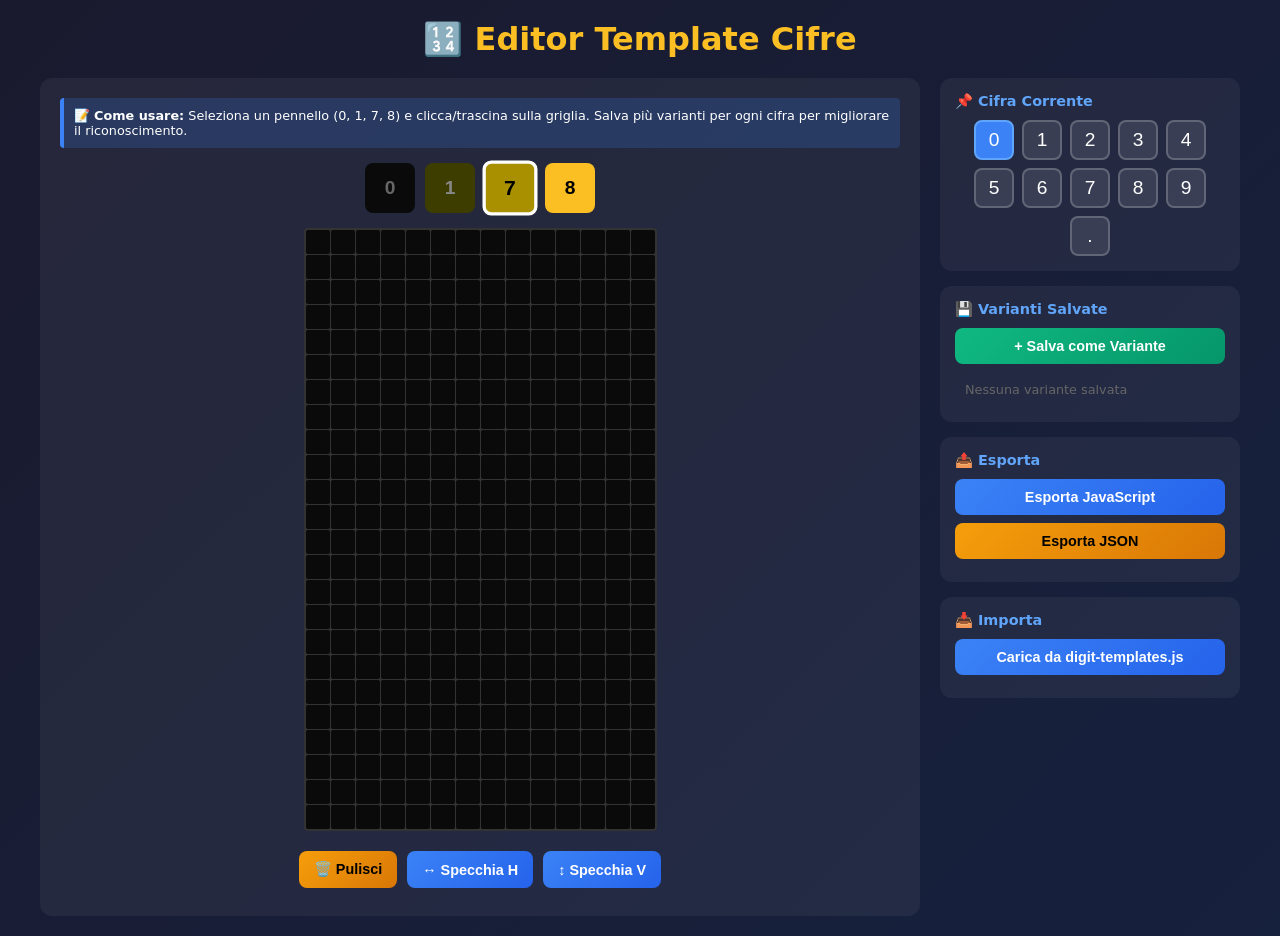
==== template-editor.html @ c1b85a05 "Aggiunto editor visuale per template cifre" ====
<!DOCTYPE html>
<html lang="it">

<head>
    <meta charset="UTF-8">
    <meta name="viewport" content="width=device-width, initial-scale=1.0">
    <title>KikoGen - Editor Template Cifre</title>
    <style>
        * {
            box-sizing: border-box;
            margin: 0;
            padding: 0;
        }

        body {
            font-family: 'Segoe UI', system-ui, sans-serif;
            background: linear-gradient(135deg, #1a1a2e 0%, #16213e 100%);
            color: #fff;
            min-height: 100vh;
            padding: 20px;
        }

        h1 {
            text-align: center;
            margin-bottom: 20px;
            color: #fbbf24;
        }

        .container {
            max-width: 1200px;
            margin: 0 auto;
            display: grid;
            grid-template-columns: 1fr 300px;
            gap: 20px;
        }

        .editor-panel {
            background: rgba(255, 255, 255, 0.05);
            border-radius: 12px;
            padding: 20px;
        }

        .sidebar {
            display: flex;
            flex-direction: column;
            gap: 15px;
        }

        .sidebar-section {
            background: rgba(255, 255, 255, 0.05);
            border-radius: 12px;
            padding: 15px;
        }

        .sidebar-section h3 {
            margin-bottom: 10px;
            color: #60a5fa;
            font-size: 0.9rem;
        }

        /* Grid Editor */
        .grid-container {
            display: flex;
            justify-content: center;
            margin-bottom: 20px;
        }

        .grid {
            display: grid;
            grid-template-columns: repeat(14, 24px);
            grid-template-rows: repeat(24, 24px);
            gap: 1px;
            background: #333;
            padding: 2px;
            border-radius: 4px;
        }

        .cell {
            width: 24px;
            height: 24px;
            cursor: pointer;
            transition: all 0.1s;
            border-radius: 2px;
        }

        .cell:hover {
            transform: scale(1.1);
            z-index: 1;
        }

        .cell.v0 {
            background: #0a0a0a;
        }

        .cell.v1 {
            background: #3d3d00;
        }

        .cell.v7 {
            background: #a89000;
        }

        .cell.v8 {
            background: #fbbf24;
        }

        /* Controls */
        .brush-selector {
            display: flex;
            gap: 10px;
            margin-bottom: 15px;
            justify-content: center;
        }

        .brush-btn {
            width: 50px;
            height: 50px;
            border: 3px solid transparent;
            border-radius: 8px;
            cursor: pointer;
            font-weight: bold;
            font-size: 1.2rem;
            transition: all 0.2s;
        }

        .brush-btn.active {
            border-color: #fff;
            transform: scale(1.1);
        }

        .brush-btn.b0 {
            background: #0a0a0a;
            color: #666;
        }

        .brush-btn.b1 {
            background: #3d3d00;
            color: #888;
        }

        .brush-btn.b7 {
            background: #a89000;
            color: #000;
        }

        .brush-btn.b8 {
            background: #fbbf24;
            color: #000;
        }

        /* Digit Selector */
        .digit-selector {
            display: flex;
            gap: 8px;
            flex-wrap: wrap;
            justify-content: center;
        }

        .digit-btn {
            width: 40px;
            height: 40px;
            background: rgba(255, 255, 255, 0.1);
            border: 2px solid rgba(255, 255, 255, 0.2);
            border-radius: 8px;
            color: #fff;
            font-size: 1.2rem;
            cursor: pointer;
            transition: all 0.2s;
        }

        .digit-btn:hover {
            background: rgba(255, 255, 255, 0.2);
        }

        .digit-btn.active {
            background: #3b82f6;
            border-color: #60a5fa;
        }

        /* Variants */
        .variants-list {
            max-height: 200px;
            overflow-y: auto;
            display: flex;
            flex-direction: column;
            gap: 5px;
        }

        .variant-item {
            display: flex;
            align-items: center;
            gap: 10px;
            background: rgba(255, 255, 255, 0.05);
            padding: 8px;
            border-radius: 6px;
            cursor: pointer;
        }

        .variant-item:hover {
            background: rgba(255, 255, 255, 0.1);
        }

        .variant-item.active {
            background: rgba(59, 130, 246, 0.3);
        }

        .variant-preview {
            width: 28px;
            height: 48px;
            display: grid;
            grid-template-columns: repeat(14, 2px);
            grid-template-rows: repeat(24, 2px);
            gap: 0;
        }

        .variant-preview .mini-cell {
            width: 2px;
            height: 2px;
        }

        .variant-name {
            flex: 1;
            font-size: 0.85rem;
        }

        .variant-delete {
            background: #ef4444;
            border: none;
            color: #fff;
            width: 24px;
            height: 24px;
            border-radius: 4px;
            cursor: pointer;
        }

        /* Buttons */
        .btn {
            padding: 10px 15px;
            border: none;
            border-radius: 8px;
            cursor: pointer;
            font-size: 0.9rem;
            font-weight: 600;
            transition: all 0.2s;
            width: 100%;
            margin-bottom: 8px;
        }

        .btn-primary {
            background: linear-gradient(135deg, #3b82f6, #2563eb);
            color: #fff;
        }

        .btn-success {
            background: linear-gradient(135deg, #10b981, #059669);
            color: #fff;
        }

        .btn-warning {
            background: linear-gradient(135deg, #f59e0b, #d97706);
            color: #000;
        }

        .btn-danger {
            background: linear-gradient(135deg, #ef4444, #dc2626);
            color: #fff;
        }

        .btn:hover {
            transform: translateY(-2px);
            box-shadow: 0 4px 12px rgba(0, 0, 0, 0.3);
        }

        /* Export Modal */
        .modal {
            display: none;
            position: fixed;
            top: 0;
            left: 0;
            right: 0;
            bottom: 0;
            background: rgba(0, 0, 0, 0.8);
            z-index: 100;
            align-items: center;
            justify-content: center;
        }

        .modal.active {
            display: flex;
        }

        .modal-content {
            background: #1e293b;
            padding: 20px;
            border-radius: 12px;
            max-width: 800px;
            width: 90%;
            max-height: 80vh;
            overflow: auto;
        }

        .modal-content h2 {
            margin-bottom: 15px;
        }

        .modal-content textarea {
            width: 100%;
            height: 400px;
            background: #0f172a;
            color: #10b981;
            border: 1px solid #334155;
            border-radius: 8px;
            padding: 10px;
            font-family: 'Consolas', monospace;
            font-size: 0.8rem;
        }

        .modal-actions {
            display: flex;
            gap: 10px;
            margin-top: 15px;
        }

        /* Info */
        .info-box {
            background: rgba(59, 130, 246, 0.2);
            border-left: 4px solid #3b82f6;
            padding: 10px;
            border-radius: 4px;
            font-size: 0.8rem;
            margin-bottom: 15px;
        }

        @media (max-width: 768px) {
            .container {
                grid-template-columns: 1fr;
            }
        }
    </style>
</head>

<body>
    <h1>🔢 Editor Template Cifre</h1>

    <div class="container">
        <div class="editor-panel">
            <div class="info-box">
                📝 <strong>Come usare:</strong> Seleziona un pennello (0, 1, 7, 8) e clicca/trascina sulla griglia.
                Salva più varianti per ogni cifra per migliorare il riconoscimento.
            </div>

            <div class="brush-selector">
                <button class="brush-btn b0" data-value="0" title="Nero (sfondo)">0</button>
                <button class="brush-btn b1" data-value="1" title="Alone tenue">1</button>
                <button class="brush-btn b7 active" data-value="7" title="Giallo smorzato">7</button>
                <button class="brush-btn b8" data-value="8" title="Giallo pieno">8</button>
            </div>

            <div class="grid-container">
                <div class="grid" id="grid"></div>
            </div>

            <div style="display: flex; gap: 10px; justify-content: center;">
                <button class="btn btn-warning" onclick="clearGrid()" style="width: auto;">🗑️ Pulisci</button>
                <button class="btn btn-primary" onclick="flipHorizontal()" style="width: auto;">↔️ Specchia H</button>
                <button class="btn btn-primary" onclick="flipVertical()" style="width: auto;">↕️ Specchia V</button>
            </div>
        </div>

        <div class="sidebar">
            <div class="sidebar-section">
                <h3>📌 Cifra Corrente</h3>
                <div class="digit-selector">
                    <button class="digit-btn active" data-digit="0">0</button>
                    <button class="digit-btn" data-digit="1">1</button>
                    <button class="digit-btn" data-digit="2">2</button>
                    <button class="digit-btn" data-digit="3">3</button>
                    <button class="digit-btn" data-digit="4">4</button>
                    <button class="digit-btn" data-digit="5">5</button>
                    <button class="digit-btn" data-digit="6">6</button>
                    <button class="digit-btn" data-digit="7">7</button>
                    <button class="digit-btn" data-digit="8">8</button>
                    <button class="digit-btn" data-digit="9">9</button>
                    <button class="digit-btn" data-digit=".">.</button>
                </div>
            </div>

            <div class="sidebar-section">
                <h3>💾 Varianti Salvate</h3>
                <button class="btn btn-success" onclick="saveVariant()">+ Salva come Variante</button>
                <div class="variants-list" id="variantsList"></div>
            </div>

            <div class="sidebar-section">
                <h3>📤 Esporta</h3>
                <button class="btn btn-primary" onclick="exportTemplates()">Esporta JavaScript</button>
                <button class="btn btn-warning" onclick="exportJSON()">Esporta JSON</button>
            </div>

            <div class="sidebar-section">
                <h3>📥 Importa</h3>
                <button class="btn btn-primary" onclick="loadFromDigitTemplates()">Carica da digit-templates.js</button>
            </div>
        </div>
    </div>

    <!-- Export Modal -->
    <div class="modal" id="exportModal">
        <div class="modal-content">
            <h2>📤 Codice Esportato</h2>
            <textarea id="exportCode" readonly></textarea>
            <div class="modal-actions">
                <button class="btn btn-success" onclick="copyExport()" style="width: auto;">📋 Copia</button>
                <button class="btn btn-primary" onclick="downloadExport()" style="width: auto;">⬇️ Scarica</button>
                <button class="btn btn-danger" onclick="closeModal()" style="width: auto;">✖️ Chiudi</button>
            </div>
        </div>
    </div>

    <script>
        const GRID_W = 14;
        const GRID_H = 24;

        let currentBrush = 7;
        let currentDigit = '0';
        let isDrawing = false;
        let grid = [];

        // Store multiple variants per digit
        let digitVariants = {
            '0': [], '1': [], '2': [], '3': [], '4': [],
            '5': [], '6': [], '7': [], '8': [], '9': [], '.': []
        };

        // Initialize grid
        function initGrid() {
            const gridEl = document.getElementById('grid');
            gridEl.innerHTML = '';
            grid = [];

            for (let y = 0; y < GRID_H; y++) {
                const row = [];
                for (let x = 0; x < GRID_W; x++) {
                    const cell = document.createElement('div');
                    cell.className = 'cell v0';
                    cell.dataset.x = x;
                    cell.dataset.y = y;

                    cell.addEventListener('mousedown', (e) => {
                        isDrawing = true;
                        paintCell(cell);
                        e.preventDefault();
                    });
                    cell.addEventListener('mouseenter', () => {
                        if (isDrawing) paintCell(cell);
                    });
                    cell.addEventListener('touchstart', (e) => {
                        paintCell(cell);
                        e.preventDefault();
                    });
                    cell.addEventListener('touchmove', (e) => {
                        const touch = e.touches[0];
                        const target = document.elementFromPoint(touch.clientX, touch.clientY);
                        if (target && target.classList.contains('cell')) {
                            paintCell(target);
                        }
                        e.preventDefault();
                    });

                    gridEl.appendChild(cell);
                    row.push(0);
                }
                grid.push(row);
            }

            document.addEventListener('mouseup', () => isDrawing = false);
        }

        function paintCell(cell) {
            const x = parseInt(cell.dataset.x);
            const y = parseInt(cell.dataset.y);
            grid[y][x] = currentBrush;
            cell.className = `cell v${currentBrush}`;
        }

        function clearGrid() {
            const cells = document.querySelectorAll('.cell');
            cells.forEach((cell, i) => {
                const x = i % GRID_W;
                const y = Math.floor(i / GRID_W);
                grid[y][x] = 0;
                cell.className = 'cell v0';
            });
        }

        function loadGridFromArray(arr) {
            const cells = document.querySelectorAll('.cell');
            cells.forEach((cell, i) => {
                const x = i % GRID_W;
                const y = Math.floor(i / GRID_W);
                const val = arr[y][x];
                grid[y][x] = val;
                cell.className = `cell v${val}`;
            });
        }

        function flipHorizontal() {
            for (let y = 0; y < GRID_H; y++) {
                grid[y].reverse();
            }
            loadGridFromArray(grid);
        }

        function flipVertical() {
            grid.reverse();
            loadGridFromArray(grid);
        }

        // Brush selection
        document.querySelectorAll('.brush-btn').forEach(btn => {
            btn.addEventListener('click', () => {
                document.querySelectorAll('.brush-btn').forEach(b => b.classList.remove('active'));
                btn.classList.add('active');
                currentBrush = parseInt(btn.dataset.value);
            });
        });

        // Digit selection
        document.querySelectorAll('.digit-btn').forEach(btn => {
            btn.addEventListener('click', () => {
                document.querySelectorAll('.digit-btn').forEach(b => b.classList.remove('active'));
                btn.classList.add('active');
                currentDigit = btn.dataset.digit;
                updateVariantsList();

                // Load first variant if exists
                if (digitVariants[currentDigit].length > 0) {
                    loadGridFromArray(digitVariants[currentDigit][0].data);
                } else {
                    clearGrid();
                }
            });
        });

        // Save variant
        function saveVariant() {
            const name = prompt(`Nome per questa variante di "${currentDigit}":`, `Variante ${digitVariants[currentDigit].length + 1}`);
            if (!name) return;

            const variantData = grid.map(row => [...row]);
            digitVariants[currentDigit].push({
                name: name,
                data: variantData
            });

            updateVariantsList();
            saveToLocalStorage();
        }

        function updateVariantsList() {
            const list = document.getElementById('variantsList');
            list.innerHTML = '';

            const variants = digitVariants[currentDigit];
            if (variants.length === 0) {
                list.innerHTML = '<div style="color: #666; font-size: 0.8rem; padding: 10px;">Nessuna variante salvata</div>';
                return;
            }

            variants.forEach((variant, idx) => {
                const item = document.createElement('div');
                item.className = 'variant-item';

                // Mini preview
                const preview = document.createElement('div');
                preview.className = 'variant-preview';
                for (let y = 0; y < GRID_H; y++) {
                    for (let x = 0; x < GRID_W; x++) {
                        const mc = document.createElement('div');
                        mc.className = 'mini-cell';
                        const val = variant.data[y][x];
                        if (val === 0) mc.style.background = '#0a0a0a';
                        else if (val === 1) mc.style.background = '#3d3d00';
                        else if (val === 7) mc.style.background = '#a89000';
                        else mc.style.background = '#fbbf24';
                        preview.appendChild(mc);
                    }
                }

                const name = document.createElement('span');
                name.className = 'variant-name';
                name.textContent = variant.name;

                const deleteBtn = document.createElement('button');
                deleteBtn.className = 'variant-delete';
                deleteBtn.textContent = '×';
                deleteBtn.onclick = (e) => {
                    e.stopPropagation();
                    if (confirm('Eliminare questa variante?')) {
                        digitVariants[currentDigit].splice(idx, 1);
                        updateVariantsList();
                        saveToLocalStorage();
                    }
                };

                item.appendChild(preview);
                item.appendChild(name);
                item.appendChild(deleteBtn);

                item.onclick = () => {
                    loadGridFromArray(variant.data);
                };

                list.appendChild(item);
            });
        }

        // Export functions
        function exportTemplates() {
            let code = `/**
 * Digit Templates for Divesoft Display Recognition
 * Generated by KikoGen Template Editor
 * Grid size: ${GRID_W} x ${GRID_H} pixels
 * Values: 0 = black, 1 = faint glow, 7 = dim yellow, 8 = bright yellow
 */

const DIGIT_TEMPLATES = {
    GRID_WIDTH: ${GRID_W},
    GRID_HEIGHT: ${GRID_H},
`;

            for (const [digit, variants] of Object.entries(digitVariants)) {
                if (variants.length === 0) continue;

                const key = digit === '.' ? "'.'" : `'${digit}'`;

                if (variants.length === 1) {
                    code += `\n    // Template for digit "${digit}"\n`;
                    code += `    ${key}: [\n`;
                    variants[0].data.forEach(row => {
                        code += `        [${row.join(',')}],\n`;
                    });
                    code += `    ],\n`;
                } else {
                    // Multiple variants - store as array
                    code += `\n    // Templates for digit "${digit}" (${variants.length} variants)\n`;
                    code += `    ${key}: [\n`;
                    variants.forEach((v, idx) => {
                        code += `        // ${v.name}\n`;
                        code += `        [\n`;
                        v.data.forEach(row => {
                            code += `            [${row.join(',')}],\n`;
                        });
                        code += `        ],\n`;
                    });
                    code += `    ],\n`;
                }
            }

            code += `};

// Export for use in main app
if (typeof module !== 'undefined' && module.exports) {
    module.exports = DIGIT_TEMPLATES;
}
`;

            document.getElementById('exportCode').value = code;
            document.getElementById('exportModal').classList.add('active');
        }

        function exportJSON() {
            const json = JSON.stringify(digitVariants, null, 2);
            document.getElementById('exportCode').value = json;
            document.getElementById('exportModal').classList.add('active');
        }

        function copyExport() {
            const textarea = document.getElementById('exportCode');
            textarea.select();
            document.execCommand('copy');
            alert('Copiato negli appunti!');
        }

        function downloadExport() {
            const code = document.getElementById('exportCode').value;
            const isJSON = code.startsWith('{');
            const filename = isJSON ? 'digit-templates.json' : 'digit-templates.js';

            const blob = new Blob([code], { type: 'text/plain' });
            const url = URL.createObjectURL(blob);
            const a = document.createElement('a');
            a.href = url;
            a.download = filename;
            a.click();
            URL.revokeObjectURL(url);
        }

        function closeModal() {
            document.getElementById('exportModal').classList.remove('active');
        }

        // Load existing templates
        function loadFromDigitTemplates() {
            // Try to load from the existing DIGIT_TEMPLATES if available
            if (typeof DIGIT_TEMPLATES !== 'undefined') {
                for (const [digit, template] of Object.entries(DIGIT_TEMPLATES)) {
                    if (digit === 'GRID_WIDTH' || digit === 'GRID_HEIGHT') continue;

                    // Check if it's an array of variants or single template
                    if (Array.isArray(template[0][0])) {
                        // Multiple variants
                        digitVariants[digit] = template.map((t, i) => ({
                            name: `Variante ${i + 1}`,
                            data: t
                        }));
                    } else {
                        // Single template
                        digitVariants[digit] = [{
                            name: 'Template originale',
                            data: template
                        }];
                    }
                }
                updateVariantsList();
                alert('Template caricati con successo!');
            } else {
                alert('DIGIT_TEMPLATES non trovato. Assicurati che digit-templates.js sia caricato.');
            }
        }

        // LocalStorage persistence
        function saveToLocalStorage() {
            localStorage.setItem('kikogen_digit_variants', JSON.stringify(digitVariants));
        }

        function loadFromLocalStorage() {
            const saved = localStorage.getItem('kikogen_digit_variants');
            if (saved) {
                try {
                    digitVariants = JSON.parse(saved);
                    updateVariantsList();
                } catch (e) {
                    console.error('Error loading from localStorage:', e);
                }
            }
        }

        // Init
        initGrid();
        loadFromLocalStorage();
        updateVariantsList();
    </script>

    <!-- Optional: Load existing templates -->
    <script src="digit-templates.js"></script>
</body>

</html>
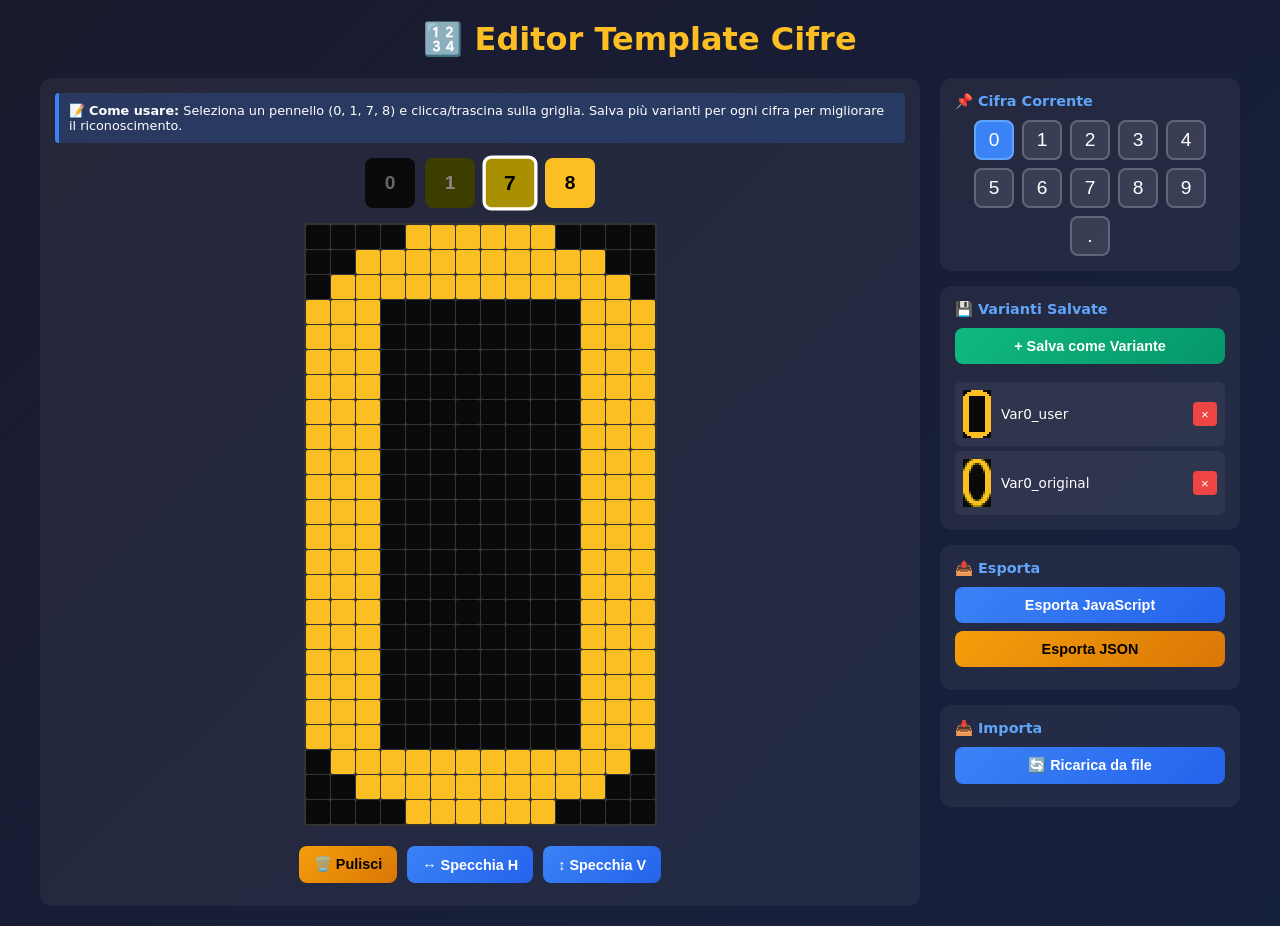
==== commit 36a9370b: "Editor migliorato: auto-carica varianti da digit-templates.js" ====
--- a/template-editor.html
+++ b/template-editor.html
@@ -34,31 +34,25 @@
             gap: 20px;
         }
 
-        .editor-panel {
-            background: rgba(255, 255, 255, 0.05);
-            border-radius: 12px;
-            padding: 20px;
-        }
-
-        .sidebar {
-            display: flex;
-            flex-direction: column;
-            gap: 15px;
-        }
-
+        .editor-panel,
         .sidebar-section {
             background: rgba(255, 255, 255, 0.05);
             border-radius: 12px;
             padding: 15px;
         }
 
+        .sidebar {
+            display: flex;
+            flex-direction: column;
+            gap: 15px;
+        }
+
         .sidebar-section h3 {
             margin-bottom: 10px;
             color: #60a5fa;
             font-size: 0.9rem;
         }
 
-        /* Grid Editor */
         .grid-container {
             display: flex;
             justify-content: center;
@@ -104,7 +98,6 @@
             background: #fbbf24;
         }
 
-        /* Controls */
         .brush-selector {
             display: flex;
             gap: 10px;
@@ -148,7 +141,6 @@
             color: #000;
         }
 
-        /* Digit Selector */
         .digit-selector {
             display: flex;
             gap: 8px;
@@ -165,7 +157,6 @@
             color: #fff;
             font-size: 1.2rem;
             cursor: pointer;
-            transition: all 0.2s;
         }
 
         .digit-btn:hover {
@@ -177,13 +168,13 @@
             border-color: #60a5fa;
         }
 
-        /* Variants */
         .variants-list {
-            max-height: 200px;
+            max-height: 250px;
             overflow-y: auto;
             display: flex;
             flex-direction: column;
             gap: 5px;
+            margin-top: 10px;
         }
 
         .variant-item {
@@ -200,22 +191,12 @@
             background: rgba(255, 255, 255, 0.1);
         }
 
-        .variant-item.active {
-            background: rgba(59, 130, 246, 0.3);
-        }
-
         .variant-preview {
             width: 28px;
             height: 48px;
             display: grid;
             grid-template-columns: repeat(14, 2px);
             grid-template-rows: repeat(24, 2px);
-            gap: 0;
-        }
-
-        .variant-preview .mini-cell {
-            width: 2px;
-            height: 2px;
         }
 
         .variant-name {
@@ -233,7 +214,6 @@
             cursor: pointer;
         }
 
-        /* Buttons */
         .btn {
             padding: 10px 15px;
             border: none;
@@ -241,7 +221,6 @@
             cursor: pointer;
             font-size: 0.9rem;
             font-weight: 600;
-            transition: all 0.2s;
             width: 100%;
             margin-bottom: 8px;
         }
@@ -271,7 +250,6 @@
             box-shadow: 0 4px 12px rgba(0, 0, 0, 0.3);
         }
 
-        /* Export Modal */
         .modal {
             display: none;
             position: fixed;
@@ -311,7 +289,7 @@
             border: 1px solid #334155;
             border-radius: 8px;
             padding: 10px;
-            font-family: 'Consolas', monospace;
+            font-family: monospace;
             font-size: 0.8rem;
         }
 
@@ -321,7 +299,6 @@
             margin-top: 15px;
         }
 
-        /* Info */
         .info-box {
             background: rgba(59, 130, 246, 0.2);
             border-left: 4px solid #3b82f6;
@@ -331,6 +308,16 @@
             margin-bottom: 15px;
         }
 
+        .tools {
+            display: flex;
+            gap: 10px;
+            justify-content: center;
+        }
+
+        .tools .btn {
+            width: auto;
+        }
+
         @media (max-width: 768px) {
             .container {
                 grid-template-columns: 1fr;
@@ -341,32 +328,27 @@
 
 <body>
     <h1>🔢 Editor Template Cifre</h1>
-
     <div class="container">
         <div class="editor-panel">
             <div class="info-box">
                 📝 <strong>Come usare:</strong> Seleziona un pennello (0, 1, 7, 8) e clicca/trascina sulla griglia.
                 Salva più varianti per ogni cifra per migliorare il riconoscimento.
             </div>
-
             <div class="brush-selector">
                 <button class="brush-btn b0" data-value="0" title="Nero (sfondo)">0</button>
                 <button class="brush-btn b1" data-value="1" title="Alone tenue">1</button>
                 <button class="brush-btn b7 active" data-value="7" title="Giallo smorzato">7</button>
                 <button class="brush-btn b8" data-value="8" title="Giallo pieno">8</button>
             </div>
-
             <div class="grid-container">
                 <div class="grid" id="grid"></div>
             </div>
-
-            <div style="display: flex; gap: 10px; justify-content: center;">
-                <button class="btn btn-warning" onclick="clearGrid()" style="width: auto;">🗑️ Pulisci</button>
-                <button class="btn btn-primary" onclick="flipHorizontal()" style="width: auto;">↔️ Specchia H</button>
-                <button class="btn btn-primary" onclick="flipVertical()" style="width: auto;">↕️ Specchia V</button>
+            <div class="tools">
+                <button class="btn btn-warning" onclick="clearGrid()">🗑️ Pulisci</button>
+                <button class="btn btn-primary" onclick="flipHorizontal()">↔️ Specchia H</button>
+                <button class="btn btn-primary" onclick="flipVertical()">↕️ Specchia V</button>
             </div>
         </div>
-
         <div class="sidebar">
             <div class="sidebar-section">
                 <h3>📌 Cifra Corrente</h3>
@@ -384,60 +366,45 @@
                     <button class="digit-btn" data-digit=".">.</button>
                 </div>
             </div>
-
             <div class="sidebar-section">
                 <h3>💾 Varianti Salvate</h3>
                 <button class="btn btn-success" onclick="saveVariant()">+ Salva come Variante</button>
                 <div class="variants-list" id="variantsList"></div>
             </div>
-
             <div class="sidebar-section">
                 <h3>📤 Esporta</h3>
                 <button class="btn btn-primary" onclick="exportTemplates()">Esporta JavaScript</button>
                 <button class="btn btn-warning" onclick="exportJSON()">Esporta JSON</button>
             </div>
-
             <div class="sidebar-section">
                 <h3>📥 Importa</h3>
-                <button class="btn btn-primary" onclick="loadFromDigitTemplates()">Carica da digit-templates.js</button>
+                <button class="btn btn-primary" onclick="loadFromDigitTemplates()">🔄 Ricarica da file</button>
             </div>
         </div>
     </div>
-
-    <!-- Export Modal -->
     <div class="modal" id="exportModal">
         <div class="modal-content">
             <h2>📤 Codice Esportato</h2>
             <textarea id="exportCode" readonly></textarea>
             <div class="modal-actions">
-                <button class="btn btn-success" onclick="copyExport()" style="width: auto;">📋 Copia</button>
-                <button class="btn btn-primary" onclick="downloadExport()" style="width: auto;">⬇️ Scarica</button>
-                <button class="btn btn-danger" onclick="closeModal()" style="width: auto;">✖️ Chiudi</button>
+                <button class="btn btn-success" onclick="copyExport()">📋 Copia</button>
+                <button class="btn btn-primary" onclick="downloadExport()">⬇️ Scarica</button>
+                <button class="btn btn-danger" onclick="closeModal()">✖️ Chiudi</button>
             </div>
         </div>
     </div>
 
+    <!-- Load templates FIRST -->
+    <script src="digit-templates.js"></script>
     <script>
-        const GRID_W = 14;
-        const GRID_H = 24;
-
-        let currentBrush = 7;
-        let currentDigit = '0';
-        let isDrawing = false;
-        let grid = [];
-
-        // Store multiple variants per digit
-        let digitVariants = {
-            '0': [], '1': [], '2': [], '3': [], '4': [],
-            '5': [], '6': [], '7': [], '8': [], '9': [], '.': []
-        };
-
-        // Initialize grid
+        const GRID_W = 14, GRID_H = 24;
+        let currentBrush = 7, currentDigit = '0', isDrawing = false, grid = [];
+        let digitVariants = { '0': [], '1': [], '2': [], '3': [], '4': [], '5': [], '6': [], '7': [], '8': [], '9': [], '.': [] };
+
         function initGrid() {
             const gridEl = document.getElementById('grid');
             gridEl.innerHTML = '';
             grid = [];
-
             for (let y = 0; y < GRID_H; y++) {
                 const row = [];
                 for (let x = 0; x < GRID_W; x++) {
@@ -445,315 +412,162 @@
                     cell.className = 'cell v0';
                     cell.dataset.x = x;
                     cell.dataset.y = y;
-
-                    cell.addEventListener('mousedown', (e) => {
-                        isDrawing = true;
-                        paintCell(cell);
+                    cell.addEventListener('mousedown', e => { isDrawing = true; paintCell(cell); e.preventDefault(); });
+                    cell.addEventListener('mouseenter', () => { if (isDrawing) paintCell(cell); });
+                    cell.addEventListener('touchstart', e => { paintCell(cell); e.preventDefault(); });
+                    cell.addEventListener('touchmove', e => {
+                        const t = document.elementFromPoint(e.touches[0].clientX, e.touches[0].clientY);
+                        if (t && t.classList.contains('cell')) paintCell(t);
                         e.preventDefault();
                     });
-                    cell.addEventListener('mouseenter', () => {
-                        if (isDrawing) paintCell(cell);
-                    });
-                    cell.addEventListener('touchstart', (e) => {
-                        paintCell(cell);
-                        e.preventDefault();
-                    });
-                    cell.addEventListener('touchmove', (e) => {
-                        const touch = e.touches[0];
-                        const target = document.elementFromPoint(touch.clientX, touch.clientY);
-                        if (target && target.classList.contains('cell')) {
-                            paintCell(target);
-                        }
-                        e.preventDefault();
-                    });
-
                     gridEl.appendChild(cell);
                     row.push(0);
                 }
                 grid.push(row);
             }
-
             document.addEventListener('mouseup', () => isDrawing = false);
         }
 
         function paintCell(cell) {
-            const x = parseInt(cell.dataset.x);
-            const y = parseInt(cell.dataset.y);
+            const x = +cell.dataset.x, y = +cell.dataset.y;
             grid[y][x] = currentBrush;
-            cell.className = `cell v${currentBrush}`;
+            cell.className = 'cell v' + currentBrush;
         }
 
         function clearGrid() {
-            const cells = document.querySelectorAll('.cell');
-            cells.forEach((cell, i) => {
-                const x = i % GRID_W;
-                const y = Math.floor(i / GRID_W);
-                grid[y][x] = 0;
-                cell.className = 'cell v0';
+            document.querySelectorAll('.cell').forEach((c, i) => {
+                grid[Math.floor(i / GRID_W)][i % GRID_W] = 0;
+                c.className = 'cell v0';
             });
         }
 
         function loadGridFromArray(arr) {
-            const cells = document.querySelectorAll('.cell');
-            cells.forEach((cell, i) => {
-                const x = i % GRID_W;
-                const y = Math.floor(i / GRID_W);
-                const val = arr[y][x];
-                grid[y][x] = val;
-                cell.className = `cell v${val}`;
+            document.querySelectorAll('.cell').forEach((c, i) => {
+                const v = arr[Math.floor(i / GRID_W)][i % GRID_W];
+                grid[Math.floor(i / GRID_W)][i % GRID_W] = v;
+                c.className = 'cell v' + v;
             });
         }
 
-        function flipHorizontal() {
-            for (let y = 0; y < GRID_H; y++) {
-                grid[y].reverse();
-            }
-            loadGridFromArray(grid);
-        }
-
-        function flipVertical() {
-            grid.reverse();
-            loadGridFromArray(grid);
-        }
-
-        // Brush selection
-        document.querySelectorAll('.brush-btn').forEach(btn => {
-            btn.addEventListener('click', () => {
-                document.querySelectorAll('.brush-btn').forEach(b => b.classList.remove('active'));
-                btn.classList.add('active');
-                currentBrush = parseInt(btn.dataset.value);
+        function flipHorizontal() { grid.forEach(r => r.reverse()); loadGridFromArray(grid); }
+        function flipVertical() { grid.reverse(); loadGridFromArray(grid); }
+
+        document.querySelectorAll('.brush-btn').forEach(b => {
+            b.addEventListener('click', () => {
+                document.querySelectorAll('.brush-btn').forEach(x => x.classList.remove('active'));
+                b.classList.add('active');
+                currentBrush = +b.dataset.value;
             });
         });
 
-        // Digit selection
-        document.querySelectorAll('.digit-btn').forEach(btn => {
-            btn.addEventListener('click', () => {
-                document.querySelectorAll('.digit-btn').forEach(b => b.classList.remove('active'));
-                btn.classList.add('active');
-                currentDigit = btn.dataset.digit;
+        document.querySelectorAll('.digit-btn').forEach(b => {
+            b.addEventListener('click', () => {
+                document.querySelectorAll('.digit-btn').forEach(x => x.classList.remove('active'));
+                b.classList.add('active');
+                currentDigit = b.dataset.digit;
                 updateVariantsList();
-
-                // Load first variant if exists
-                if (digitVariants[currentDigit].length > 0) {
-                    loadGridFromArray(digitVariants[currentDigit][0].data);
-                } else {
-                    clearGrid();
-                }
+                if (digitVariants[currentDigit].length > 0) loadGridFromArray(digitVariants[currentDigit][0].data);
+                else clearGrid();
             });
         });
 
-        // Save variant
         function saveVariant() {
-            const name = prompt(`Nome per questa variante di "${currentDigit}":`, `Variante ${digitVariants[currentDigit].length + 1}`);
+            const name = prompt('Nome variante per "' + currentDigit + '":', 'Var' + (digitVariants[currentDigit].length + 1));
             if (!name) return;
-
-            const variantData = grid.map(row => [...row]);
-            digitVariants[currentDigit].push({
-                name: name,
-                data: variantData
-            });
-
+            digitVariants[currentDigit].push({ name, data: grid.map(r => [...r]) });
             updateVariantsList();
             saveToLocalStorage();
         }
 
         function updateVariantsList() {
             const list = document.getElementById('variantsList');
+            const vars = digitVariants[currentDigit];
+            if (!vars.length) { list.innerHTML = '<div style="color:#666;padding:10px">Nessuna variante</div>'; return; }
             list.innerHTML = '';
-
-            const variants = digitVariants[currentDigit];
-            if (variants.length === 0) {
-                list.innerHTML = '<div style="color: #666; font-size: 0.8rem; padding: 10px;">Nessuna variante salvata</div>';
-                return;
-            }
-
-            variants.forEach((variant, idx) => {
+            vars.forEach((v, i) => {
                 const item = document.createElement('div');
                 item.className = 'variant-item';
-
-                // Mini preview
-                const preview = document.createElement('div');
-                preview.className = 'variant-preview';
-                for (let y = 0; y < GRID_H; y++) {
-                    for (let x = 0; x < GRID_W; x++) {
-                        const mc = document.createElement('div');
-                        mc.className = 'mini-cell';
-                        const val = variant.data[y][x];
-                        if (val === 0) mc.style.background = '#0a0a0a';
-                        else if (val === 1) mc.style.background = '#3d3d00';
-                        else if (val === 7) mc.style.background = '#a89000';
-                        else mc.style.background = '#fbbf24';
-                        preview.appendChild(mc);
-                    }
+                const prev = document.createElement('div');
+                prev.className = 'variant-preview';
+                for (let y = 0; y < GRID_H; y++) for (let x = 0; x < GRID_W; x++) {
+                    const mc = document.createElement('div');
+                    const val = v.data[y][x];
+                    mc.style.background = val === 0 ? '#0a0a0a' : val === 1 ? '#3d3d00' : val === 7 ? '#a89000' : '#fbbf24';
+                    prev.appendChild(mc);
                 }
-
-                const name = document.createElement('span');
-                name.className = 'variant-name';
-                name.textContent = variant.name;
-
-                const deleteBtn = document.createElement('button');
-                deleteBtn.className = 'variant-delete';
-                deleteBtn.textContent = '×';
-                deleteBtn.onclick = (e) => {
-                    e.stopPropagation();
-                    if (confirm('Eliminare questa variante?')) {
-                        digitVariants[currentDigit].splice(idx, 1);
-                        updateVariantsList();
-                        saveToLocalStorage();
-                    }
-                };
-
-                item.appendChild(preview);
-                item.appendChild(name);
-                item.appendChild(deleteBtn);
-
-                item.onclick = () => {
-                    loadGridFromArray(variant.data);
-                };
-
+                const nm = document.createElement('span');
+                nm.className = 'variant-name';
+                nm.textContent = v.name;
+                const del = document.createElement('button');
+                del.className = 'variant-delete';
+                del.textContent = '×';
+                del.onclick = e => { e.stopPropagation(); if (confirm('Eliminare?')) { vars.splice(i, 1); updateVariantsList(); saveToLocalStorage(); } };
+                item.appendChild(prev);
+                item.appendChild(nm);
+                item.appendChild(del);
+                item.onclick = () => loadGridFromArray(v.data);
                 list.appendChild(item);
             });
         }
 
-        // Export functions
         function exportTemplates() {
-            let code = `/**
- * Digit Templates for Divesoft Display Recognition
- * Generated by KikoGen Template Editor
- * Grid size: ${GRID_W} x ${GRID_H} pixels
- * Values: 0 = black, 1 = faint glow, 7 = dim yellow, 8 = bright yellow
- */
-
-const DIGIT_TEMPLATES = {
-    GRID_WIDTH: ${GRID_W},
-    GRID_HEIGHT: ${GRID_H},
-`;
-
-            for (const [digit, variants] of Object.entries(digitVariants)) {
-                if (variants.length === 0) continue;
-
-                const key = digit === '.' ? "'.'" : `'${digit}'`;
-
-                if (variants.length === 1) {
-                    code += `\n    // Template for digit "${digit}"\n`;
-                    code += `    ${key}: [\n`;
-                    variants[0].data.forEach(row => {
-                        code += `        [${row.join(',')}],\n`;
-                    });
-                    code += `    ],\n`;
-                } else {
-                    // Multiple variants - store as array
-                    code += `\n    // Templates for digit "${digit}" (${variants.length} variants)\n`;
-                    code += `    ${key}: [\n`;
-                    variants.forEach((v, idx) => {
-                        code += `        // ${v.name}\n`;
-                        code += `        [\n`;
-                        v.data.forEach(row => {
-                            code += `            [${row.join(',')}],\n`;
-                        });
-                        code += `        ],\n`;
-                    });
-                    code += `    ],\n`;
-                }
+            let c = '/**\n * Digit Templates - KikoGen\n * Grid: ' + GRID_W + 'x' + GRID_H + '\n */\n\nconst DIGIT_TEMPLATES = {\n    GRID_WIDTH: ' + GRID_W + ',\n    GRID_HEIGHT: ' + GRID_H + ',\n';
+            for (const [d, vs] of Object.entries(digitVariants)) {
+                if (!vs.length) continue;
+                c += '\n    \'' + d + '\': [\n';
+                vs.forEach(v => {
+                    c += '        { name: "' + v.name + '", data: [\n';
+                    v.data.forEach(r => c += '            [' + r.join(',') + '],\n');
+                    c += '        ]},\n';
+                });
+                c += '    ],\n';
             }
-
-            code += `};
-
-// Export for use in main app
-if (typeof module !== 'undefined' && module.exports) {
-    module.exports = DIGIT_TEMPLATES;
-}
-`;
-
-            document.getElementById('exportCode').value = code;
+            c += '};\n';
+            document.getElementById('exportCode').value = c;
             document.getElementById('exportModal').classList.add('active');
         }
 
         function exportJSON() {
-            const json = JSON.stringify(digitVariants, null, 2);
-            document.getElementById('exportCode').value = json;
+            document.getElementById('exportCode').value = JSON.stringify(digitVariants, null, 2);
             document.getElementById('exportModal').classList.add('active');
         }
 
-        function copyExport() {
-            const textarea = document.getElementById('exportCode');
-            textarea.select();
-            document.execCommand('copy');
-            alert('Copiato negli appunti!');
-        }
-
+        function copyExport() { document.getElementById('exportCode').select(); document.execCommand('copy'); alert('Copiato!'); }
         function downloadExport() {
-            const code = document.getElementById('exportCode').value;
-            const isJSON = code.startsWith('{');
-            const filename = isJSON ? 'digit-templates.json' : 'digit-templates.js';
-
-            const blob = new Blob([code], { type: 'text/plain' });
-            const url = URL.createObjectURL(blob);
+            const c = document.getElementById('exportCode').value;
             const a = document.createElement('a');
-            a.href = url;
-            a.download = filename;
+            a.href = URL.createObjectURL(new Blob([c], { type: 'text/plain' }));
+            a.download = c.startsWith('{') ? 'templates.json' : 'digit-templates.js';
             a.click();
-            URL.revokeObjectURL(url);
-        }
-
-        function closeModal() {
-            document.getElementById('exportModal').classList.remove('active');
-        }
-
-        // Load existing templates
+        }
+        function closeModal() { document.getElementById('exportModal').classList.remove('active'); }
+
         function loadFromDigitTemplates() {
-            // Try to load from the existing DIGIT_TEMPLATES if available
-            if (typeof DIGIT_TEMPLATES !== 'undefined') {
-                for (const [digit, template] of Object.entries(DIGIT_TEMPLATES)) {
-                    if (digit === 'GRID_WIDTH' || digit === 'GRID_HEIGHT') continue;
-
-                    // Check if it's an array of variants or single template
-                    if (Array.isArray(template[0][0])) {
-                        // Multiple variants
-                        digitVariants[digit] = template.map((t, i) => ({
-                            name: `Variante ${i + 1}`,
-                            data: t
-                        }));
-                    } else {
-                        // Single template
-                        digitVariants[digit] = [{
-                            name: 'Template originale',
-                            data: template
-                        }];
-                    }
-                }
-                updateVariantsList();
-                alert('Template caricati con successo!');
-            } else {
-                alert('DIGIT_TEMPLATES non trovato. Assicurati che digit-templates.js sia caricato.');
+            if (typeof DIGIT_TEMPLATES === 'undefined') { alert('File non trovato'); return; }
+            let cnt = 0;
+            for (const [d, vs] of Object.entries(DIGIT_TEMPLATES)) {
+                if (d === 'GRID_WIDTH' || d === 'GRID_HEIGHT' || !Array.isArray(vs)) continue;
+                digitVariants[d] = vs.map((v, i) => ({ name: v.name || ('Var' + (i + 1)), data: v.data }));
+                cnt += vs.length;
             }
-        }
-
-        // LocalStorage persistence
-        function saveToLocalStorage() {
-            localStorage.setItem('kikogen_digit_variants', JSON.stringify(digitVariants));
-        }
-
+            updateVariantsList();
+            if (digitVariants[currentDigit].length > 0) loadGridFromArray(digitVariants[currentDigit][0].data);
+            alert('✅ Caricate ' + cnt + ' varianti!');
+        }
+
+        function saveToLocalStorage() { localStorage.setItem('kiko_vars', JSON.stringify(digitVariants)); }
         function loadFromLocalStorage() {
-            const saved = localStorage.getItem('kikogen_digit_variants');
-            if (saved) {
-                try {
-                    digitVariants = JSON.parse(saved);
-                    updateVariantsList();
-                } catch (e) {
-                    console.error('Error loading from localStorage:', e);
-                }
-            }
-        }
-
-        // Init
+            const s = localStorage.getItem('kiko_vars');
+            if (s) { try { digitVariants = JSON.parse(s); return true; } catch (e) { } }
+            return false;
+        }
+
+        // INIT
         initGrid();
-        loadFromLocalStorage();
-        updateVariantsList();
+        if (!loadFromLocalStorage() && typeof DIGIT_TEMPLATES !== 'undefined') loadFromDigitTemplates();
+        else updateVariantsList();
+        if (digitVariants[currentDigit].length > 0) loadGridFromArray(digitVariants[currentDigit][0].data);
     </script>
-
-    <!-- Optional: Load existing templates -->
-    <script src="digit-templates.js"></script>
 </body>
 
 </html>
